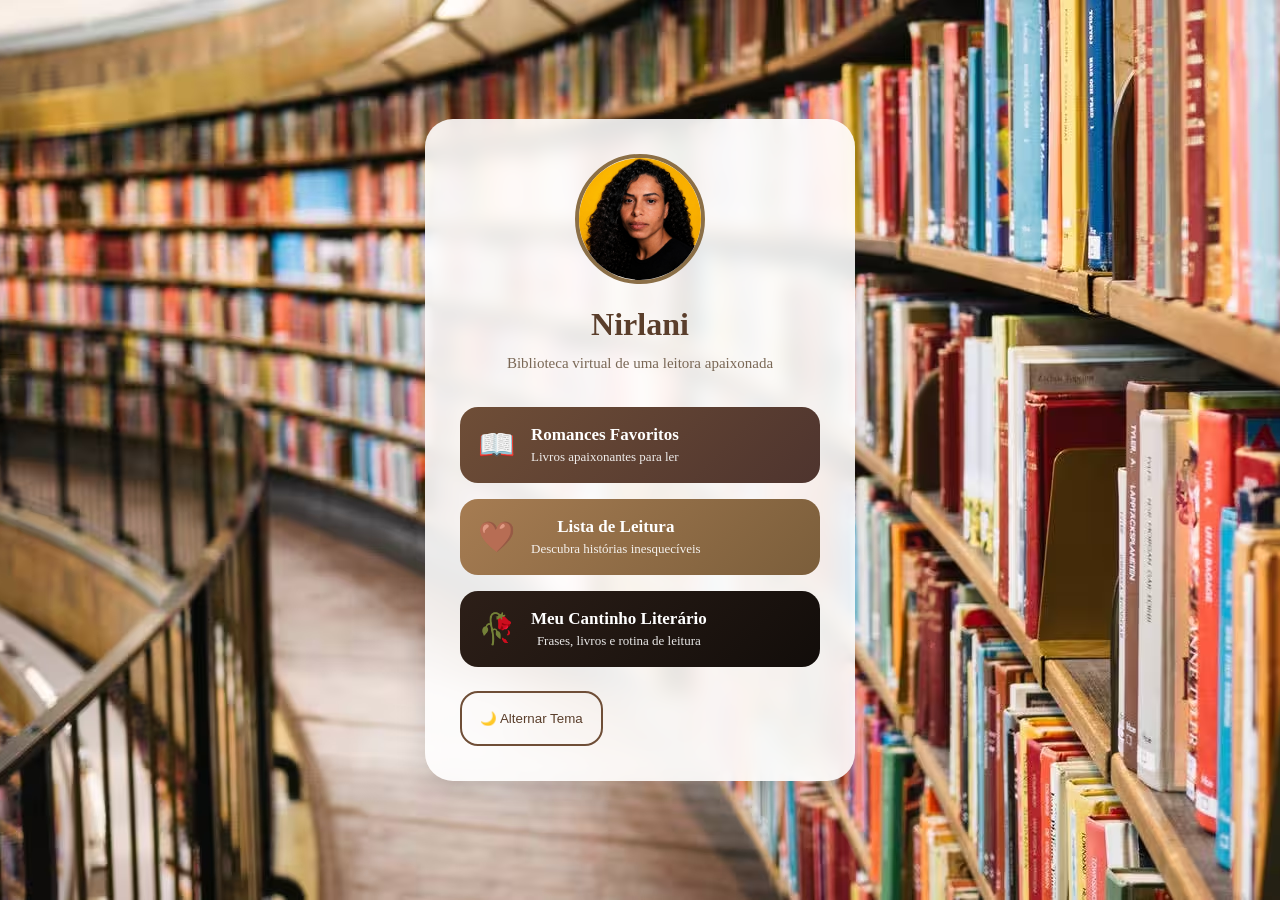
==== index.html @ 8663fb9c "first commit" ====
<!DOCTYPE html>
<html lang="pt-BR">
<head>
<meta charset="UTF-8">
<meta name="viewport" content="width=device-width, initial-scale=1.0">
<title>Entre Romances</title>

<link rel="stylesheet" href="styles.css">
</head>

<body>

<div class="container text-center">

<img src="profile.avif" alt="Foto" class="avatar">

<h1 class="title">Nirlani</h1>

<p class="subtitle">
Biblioteca virtual de uma leitora apaixonada
</p>

<div class="links">

<a href="https://www.amazon.com.br/s?k=livros+de+romance" target="_blank" class="btn btn-primary">

<div class="link-content">
<span class="emoji">📖</span>

<div class="link-text">
<h3>Romances Favoritos</h3>
<p>Livros apaixonantes para ler</p>
</div>

</div>

</a>

<a href="https://www.goodreads.com/shelf/show/romance" target="_blank" class="btn btn-secondary">

<div class="link-content">
<span class="emoji">🤎</span>

<div class="link-text">
<h3>Lista de Leitura</h3>
<p>Descubra histórias inesquecíveis</p>
</div>

</div>

</a>

<a href="https://www.instagram.com/" target="_blank" class="btn btn-dark">

<div class="link-content">
<span class="emoji">🥀</span>

<div class="link-text">
<h3>Meu Cantinho Literário</h3>
<p>Frases, livros e rotina de leitura</p>
</div>

</div>

</a>

</div>

<button class="btn btn-outline" onclick="toggleTheme()">
🌙 Alternar Tema
</button>

</div>

<script src="script.js"></script>

</body>
</html>
---- styles.css ----
/* Reset */
*{
  margin:0;
  padding:0;
  box-sizing:border-box;
}

/* Fundo */
body{
  font-family:'Merriweather', serif;
  background:
  url(bibli2.avif);
  
  background-size:cover;
  background-position:center;

  min-height:100vh;
  color:#3e2c1c;

  display:flex;
  align-items:center;
  justify-content:center;

  padding:20px;
}

/* Card principal */
.container{
  width:100%;
  max-width:430px;

  background:rgba(255,255,255,0.88);
  backdrop-filter:blur(10px);

  padding:35px;
  border-radius:28px;

  box-shadow:
  0 10px 30px rgba(0,0,0,0.15);
}

/* Centralização */
.text-center{
  text-align:center;
}

/* Foto */
.avatar{
  width:130px;
  height:130px;

  border-radius:50%;
  object-fit:cover;

  border:4px solid #8b6f47;

  margin-bottom:18px;
}

/* Nome */
.title{
  font-size:32px;
  color:#5a3e2b;
  margin-bottom:8px;
}

/* Descrição */
.subtitle{
  font-size:15px;
  color:#7a6856;
  line-height:1.7;

  margin-bottom:30px;
}

/* Área links */
.links{
  display:flex;
  flex-direction:column;
  gap:16px;
}

/* Botões */
.btn{
  text-decoration:none;

  display:flex;
  align-items:center;

  padding:18px;

  border-radius:18px;

  transition:0.3s ease;

  color:white;
}

/* Conteúdo interno */
.link-content{
  display:flex;
  align-items:center;
  gap:16px;
}

/* Emoji */
.emoji{
  font-size:30px;
}

/* Textos */
.link-text h3{
  font-size:17px;
  margin-bottom:4px;
}

.link-text p{
  font-size:13px;
  opacity:0.9;
}

/* Botões personalizados */
.btn-primary{
  background:linear-gradient(135deg,#6f4e37,#4e342e);
}

.btn-secondary{
  background:linear-gradient(135deg,#a67c52,#7b5e3b);
}

.btn-dark{
  background:linear-gradient(135deg,#2d1f18,#120d0a);
}

/* Hover */
.btn:hover{
  transform:translateY(-4px) scale(1.02);
}

/* Botão tema */
.btn-outline{
  margin-top:24px;

  background:transparent;

  border:2px solid #6f4e37;

  color:#5a3e2b;

  justify-content:center;
}

/* Modo escuro */
.dark-mode{
  background:#151311;
  background-image: url(bibli.avif);
}

.dark-mode .container{
  background:rgba(25,20,18,0.92);
}

.dark-mode .title{
  color:#f0d9b5;
}

.dark-mode .subtitle{
  color:#d7c2a4;
}

.dark-mode .btn-outline{
  color:#f0d9b5;
  border-color:#f0d9b5;
}
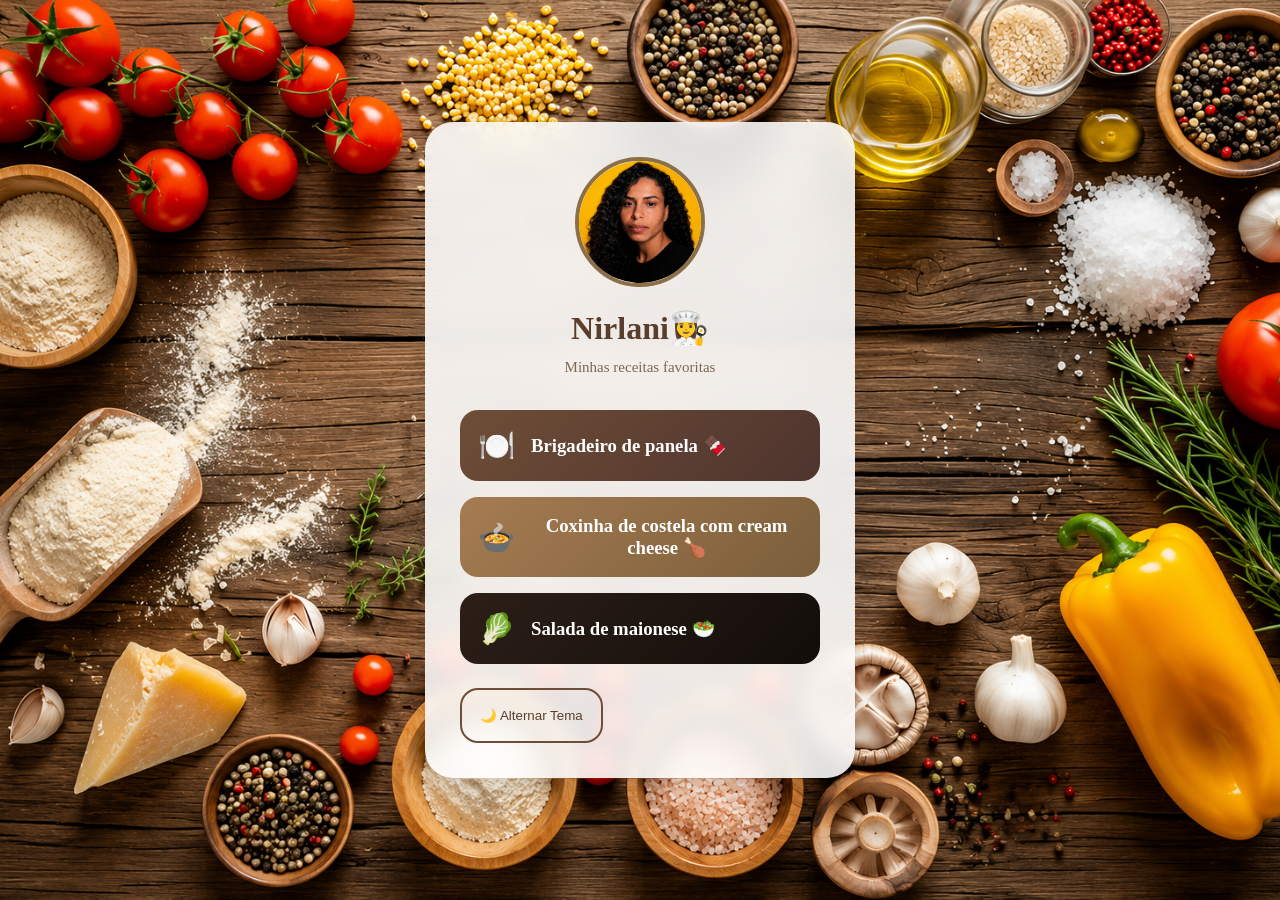
==== commit 581a0502: "Adiciona imagens de fundo e atualiza conteúdo da página inicial" ====
--- a/index.html
+++ b/index.html
@@ -14,10 +14,10 @@
 
 <img src="profile.avif" alt="Foto" class="avatar">
 
-<h1 class="title">Nirlani</h1>
+<h1 class="title">Nirlani👩‍🍳</h1>
 
 <p class="subtitle">
-Biblioteca virtual de uma leitora apaixonada
+Minhas receitas favoritas
 </p>
 
 <div class="links">
@@ -25,11 +25,11 @@
 <a href="https://www.amazon.com.br/s?k=livros+de+romance" target="_blank" class="btn btn-primary">
 
 <div class="link-content">
-<span class="emoji">📖</span>
+<span class="emoji">🍽️</span>
 
-<div class="link-text">
-<h3>Romances Favoritos</h3>
-<p>Livros apaixonantes para ler</p>
+<div class="https://www.tudogostoso.com.br/receita/4276-brigadeiro-de-panela.html">
+<h3>Brigadeiro de panela 🍫</h3>
+
 </div>
 
 </div>
@@ -39,11 +39,10 @@
 <a href="https://www.goodreads.com/shelf/show/romance" target="_blank" class="btn btn-secondary">
 
 <div class="link-content">
-<span class="emoji">🤎</span>
+<span class="emoji">🍲</span>
 
-<div class="link-text">
-<h3>Lista de Leitura</h3>
-<p>Descubra histórias inesquecíveis</p>
+<div class="https://www.tudogostoso.com.br/noticias/eu-quero-ver-voce-nao-cair-de-boca-nessa-coxinha-de-costela-com-cream-cheese-e-o-ceu-na-terra-a18812.htm">
+<h3>Coxinha de costela com cream cheese 🍗</h3>
 </div>
 
 </div>
@@ -53,11 +52,11 @@
 <a href="https://www.instagram.com/" target="_blank" class="btn btn-dark">
 
 <div class="link-content">
-<span class="emoji">🥀</span>
+<span class="emoji">🥬</span>
 
-<div class="link-text">
-<h3>Meu Cantinho Literário</h3>
-<p>Frases, livros e rotina de leitura</p>
+<div class="https://www.tudogostoso.com.br/receita/5895-salada-de-repolho-com-maionese.html">
+<h3>Salada de maionese 🥗</h3>
+
 </div>
 
 </div>
--- a/styles.css
+++ b/styles.css
@@ -9,7 +9,7 @@
 body{
   font-family:'Merriweather', serif;
   background:
-  url(bibli2.avif);
+  url(backgroud.png);
   
   background-size:cover;
   background-position:center;
@@ -151,9 +151,8 @@
 }
 
 /* Modo escuro */
-.dark-mode{
-  background:#151311;
-  background-image: url(bibli.avif);
+.dark-mode{ 
+  background-image: url(modoescuro.png);
 }
 
 .dark-mode .container{
